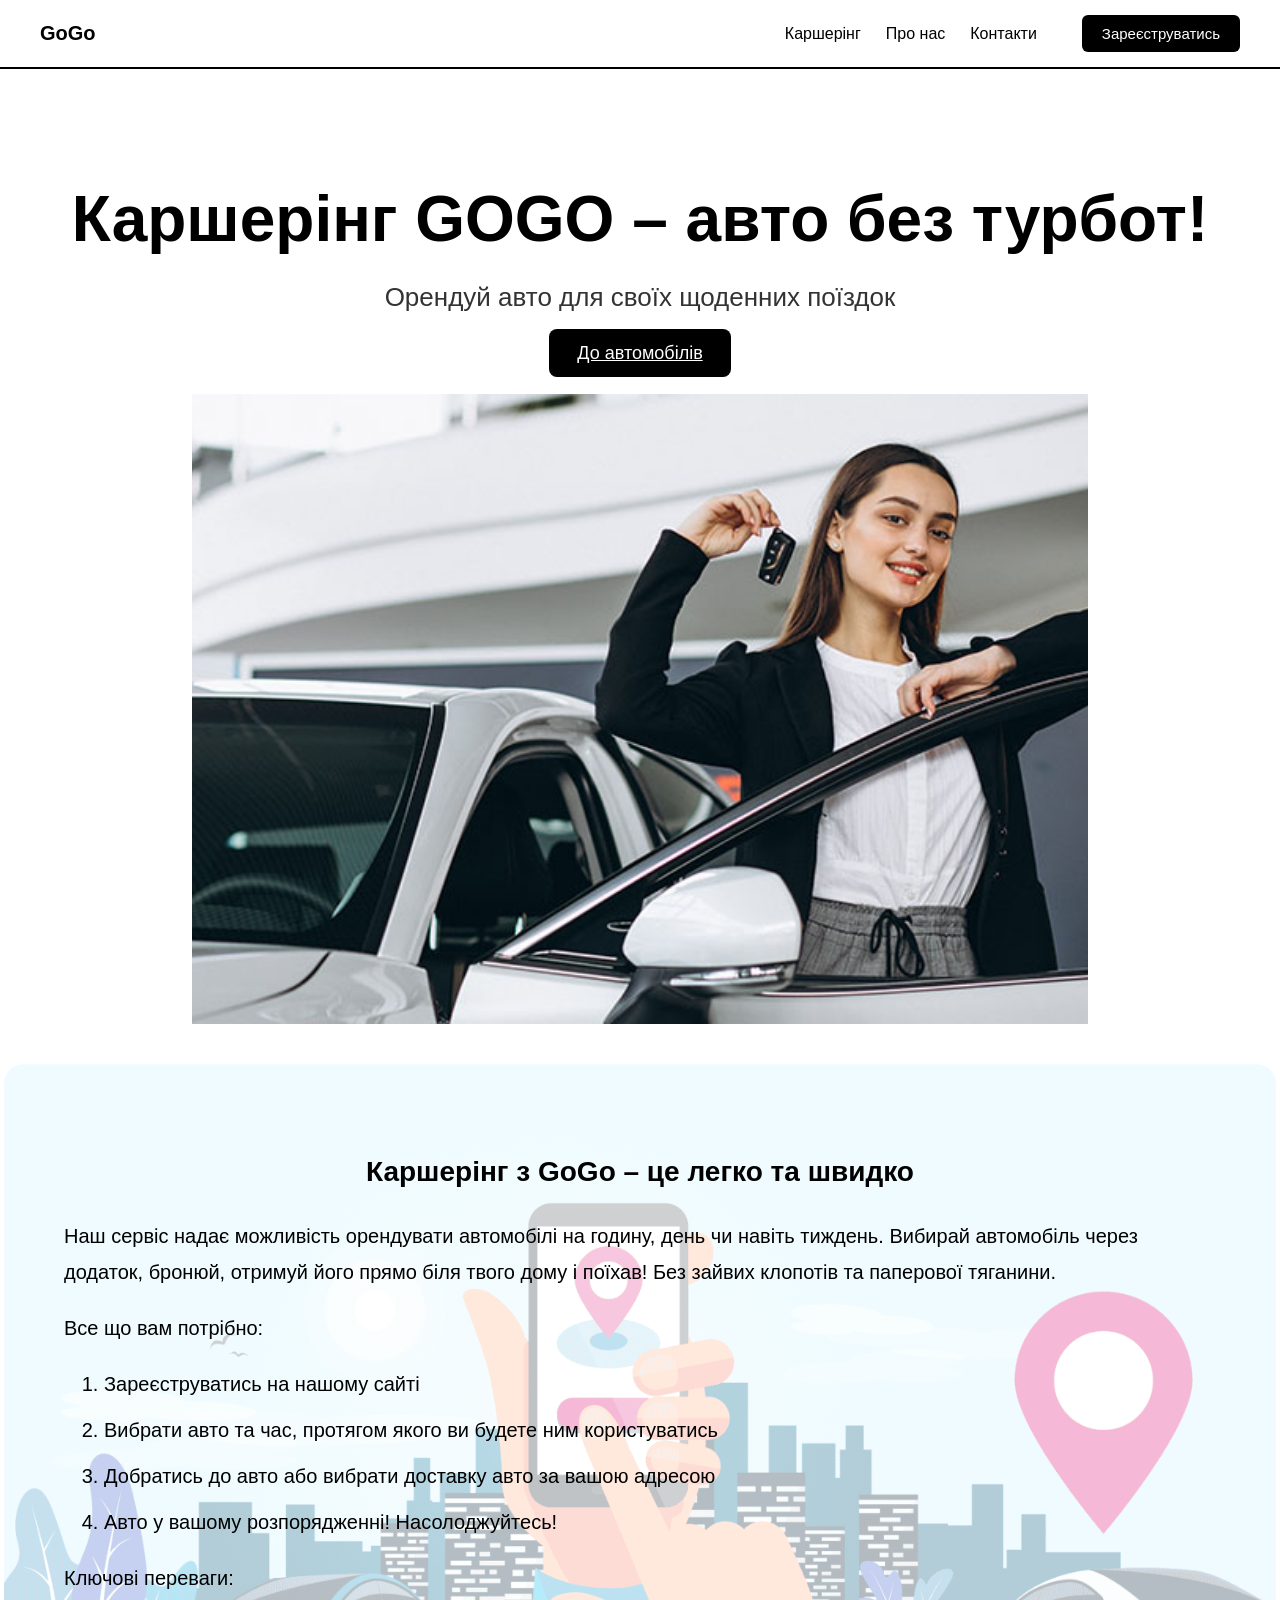
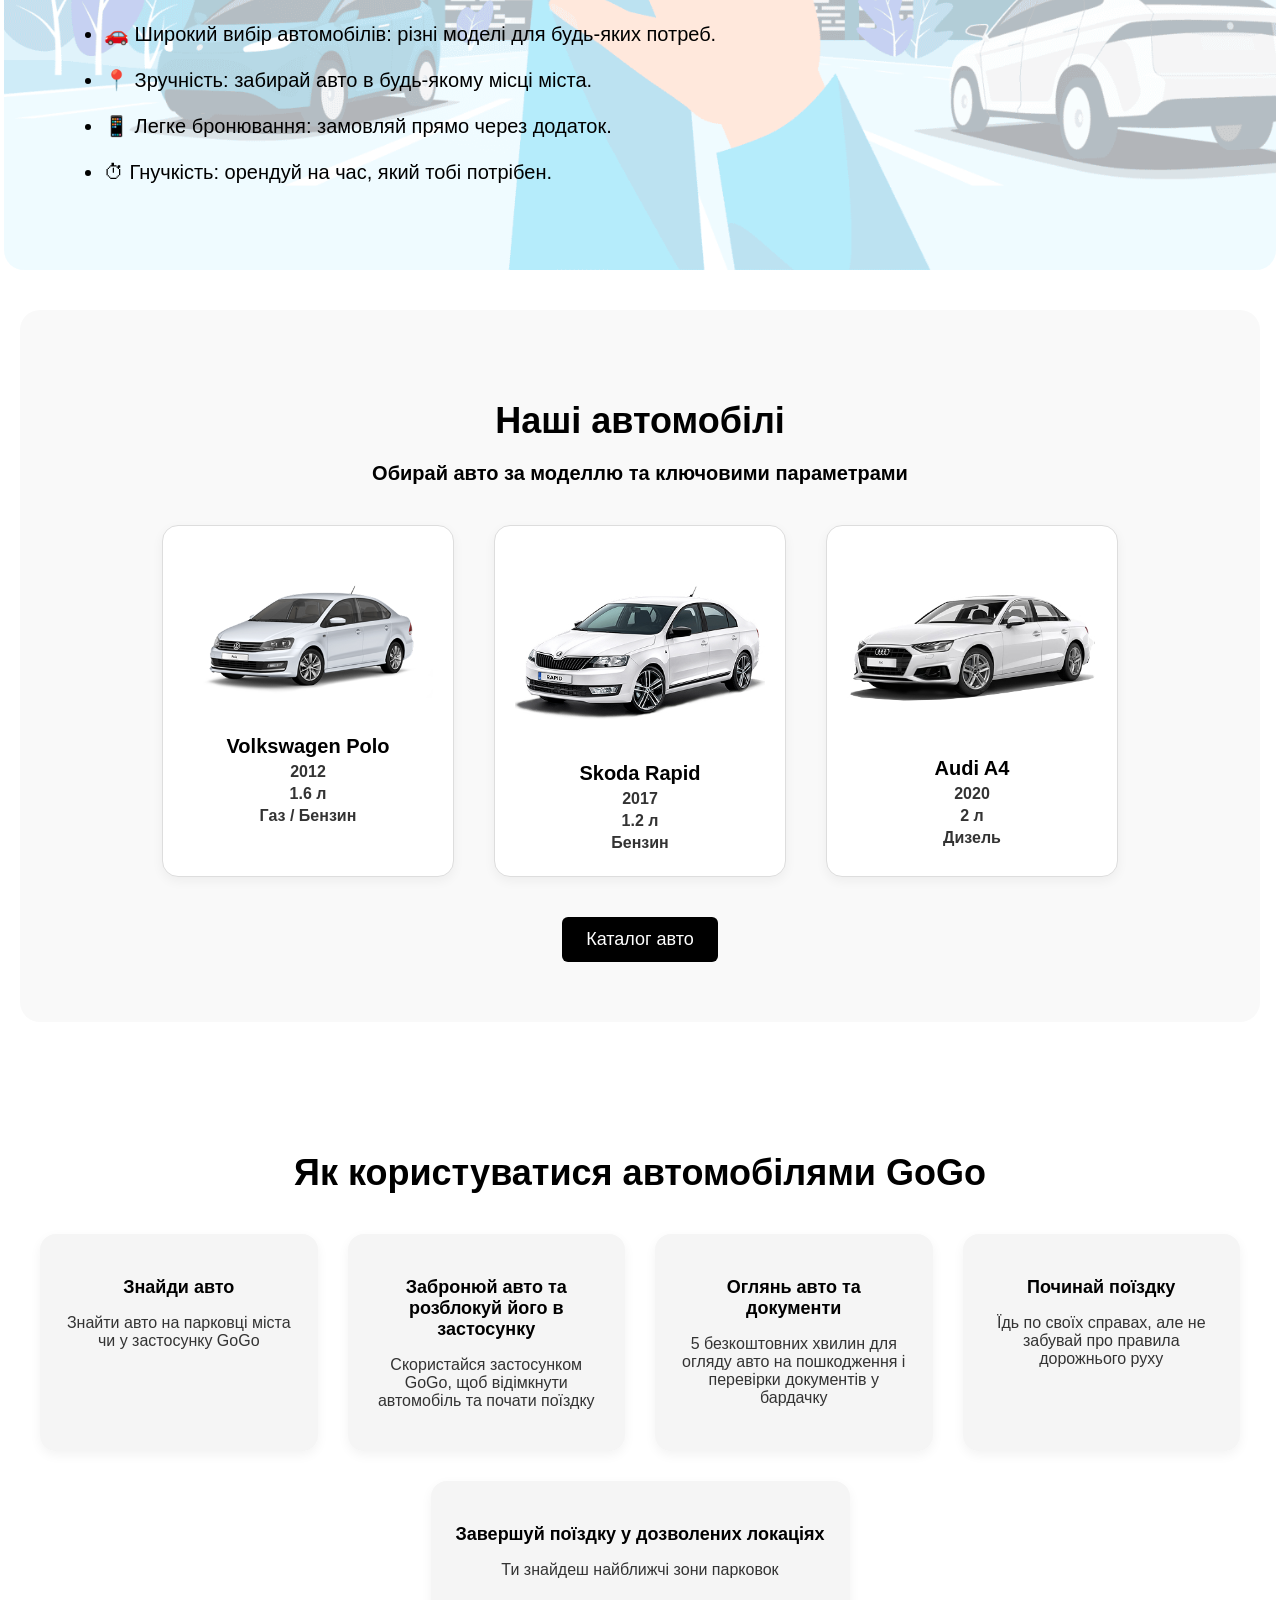
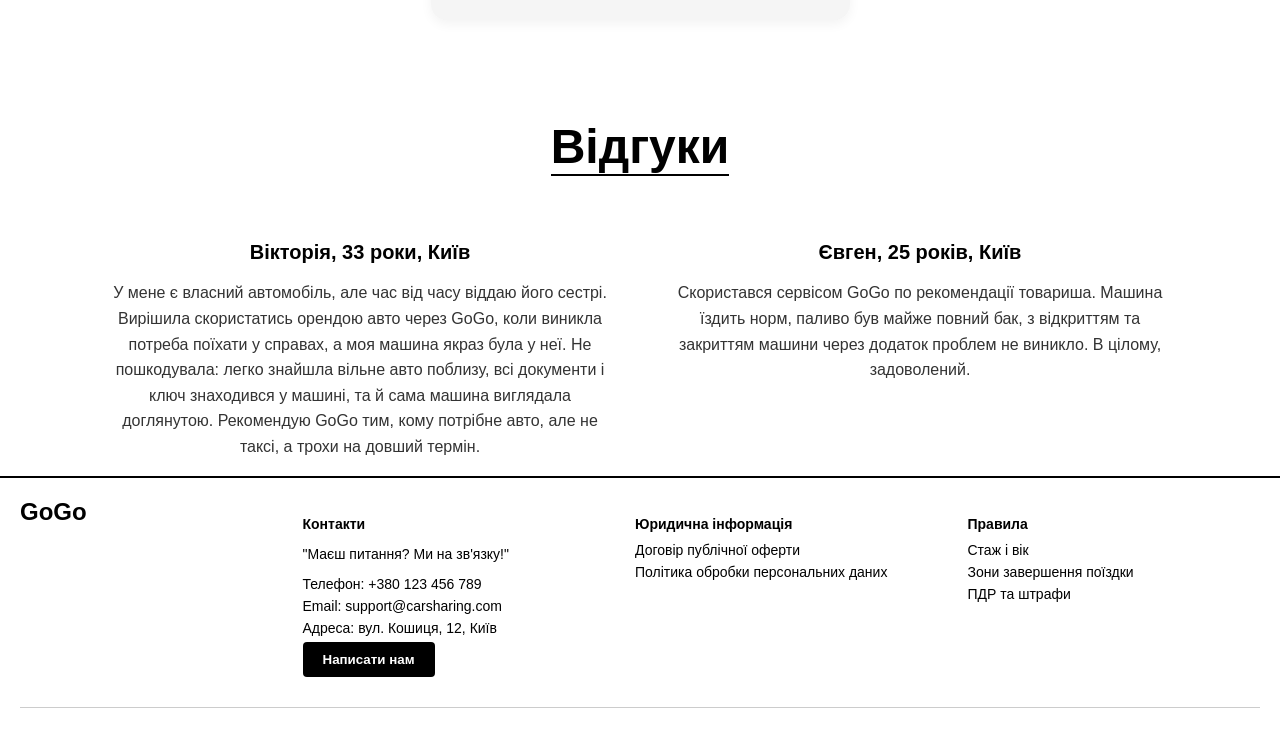
==== index.html @ aa9681f2 "first commit" ====
<!DOCTYPE html>
<html lang="en">
<head>
    <meta charset="UTF-8">
    <meta name="viewport" content="width=device-width, initial-scale=1.0">
    <title>GoGo</title>
    <link rel="stylesheet" href="style.css">
</head>
<body>
    <header>
        <div class="logo">GoGo</div>
        <nav>
          <div class="nav-links">
            <a href="#carsharing">Каршерінг</a>
            <a href="#about">Про нас</a>
            <a href="#contacts">Контакти</a>
          </div>
          <a href="register.html" class="cta-button">Зареєструватись</a>
        </nav>
      </header>

      <main>
        <section class="hero">
          <h1>Каршерінг GOGO – авто без турбот!</h1>
          <p>Орендуй авто для своїх щоденних поїздок</p>
          <a href="catalog-car.html" class="cta-button">До автомобілів</a>
        </section>
        <img src="images/car_rental.jpg" alt="Жінка біля авто з ключем" class="full-width-image">


        <div class="info">
            <img src="images/Wie_funktioniert_Carsharing.png" class="bg-img" alt="" />
            <div class="content">
              <h2 class="Carsharing-easy">Каршерінг з GoGo – це легко та швидко</h2>
              <p>
                Наш сервіс надає можливість орендувати автомобілі на годину, день чи навіть тиждень.
                Вибирай автомобіль через додаток, бронюй, отримуй його прямо біля твого дому і поїхав!
                Без зайвих клопотів та паперової тяганини.
              </p>
              <p>Все що вам потрібно:</p>
              <ol>
                <li>Зареєструватись на нашому сайті</li>
                <li>Вибрати авто та час, протягом якого ви будете ним користуватись</li>
                <li>Добратись до авто або вибрати доставку авто за вашою адресою</li>
                <li>Авто у вашому розпорядженні! Насолоджуйтесь!</li>
              </ol>
              <p>Ключові переваги:</p>
              <ul>
                <li>🚗 Широкий вибір автомобілів: різні моделі для будь-яких потреб.</li>
                <li>📍 Зручність: забирай авто в будь-якому місці міста.</li>
                <li>📱 Легке бронювання: замовляй прямо через додаток.</li>
                <li>⏱ Гнучкість: орендуй на час, який тобі потрібен.</li>
              </ul>
            </div>
          </div>

          <section class="car-catalog">
            <h2>Наші автомобілі</h2>
            <p class="catalog-subtitle">Обирай авто за моделлю та ключовими параметрами</p>
            
            <div class="car-list">
              <div class="car-card">
                <img src="images/LS0xao1AdLci7JhLNoEhlD8cupu7wakiKEb0uIne 1.png" alt="Volkswagen Polo">
                <h3>Volkswagen Polo</h3>
                <p>2012</p>
                <p>1.6 л</p>
                <p>Газ / Бензин</p>
              </div>
          
              <div class="car-card">
                <img src="images/fRqNx9UqE1Gr1EHT0FLdpiD9vU59mQGveN4k1gEv 1.jpg" alt="Skoda Rapid">
                <h3>Skoda Rapid</h3>
                <p>2017</p>
                <p>1.2 л</p>
                <p>Бензин</p>
              </div>
          
              <div class="car-card">
                <img src="images/aSGY1SQbxhbsOmUKpiKbn4dw3jSZ5Lz7t6tS65xj 1.jpg" alt="Audi A4">
                <h3>Audi A4</h3>
                <p>2020</p>
                <p>2 л</p>
                <p>Дизель</p>
              </div>
            </div>
          
            <button class="cta-button catalog-button">Каталог авто</button>
          </section>

          <section class="how-to-use">
            <h2>Як користуватися автомобілями GoGo</h2>
            <div class="steps-grid">
          
              <div class="step">
                <h3>Знайди авто</h3>
                <p>Знайти авто на парковці міста чи у застосунку GoGo</p>
              </div>
          
              <div class="step">
                <h3>Забронюй авто та розблокуй його в застосунку</h3>
                <p>Скористайся застосунком GoGo, щоб відімкнути автомобіль та почати поїздку</p>
              </div>
          
              <div class="step">
                <h3>Оглянь авто та документи</h3>
                <p>5 безкоштовних хвилин для огляду авто на пошкодження і перевірки документів у бардачку</p>
              </div>
          
              <div class="step">
                <h3>Починай поїздку</h3>
                <p>Їдь по своїх справах, але не забувай про правила дорожнього руху</p>
              </div>
          
              <div class="step center">
                <h3>Завершуй поїздку у дозволених локаціях</h3>
                <p>Ти знайдеш найближчі зони парковок</p>
              </section>
      
              <section class="reviews">
                <h2>Відгуки</h2>
                <div class="review-list">
                  <div class="review-card">
                    <h3>Вікторія, 33 роки, Київ</h3>
                    <p>
                      У мене є власний автомобіль, але час від часу віддаю його сестрі.
                      Вирішила скористатись орендою авто через GoGo, коли виникла потреба поїхати у справах,
                      а моя машина якраз була у неї. Не пошкодувала: легко знайшла вільне авто поблизу, 
                      всі документи і ключ знаходився у машині, та й сама машина виглядала доглянутою.
                      Рекомендую GoGo тим, кому потрібне авто, але не таксі, а трохи на довший термін.
                    </p>
                  </div>
              
                  <div class="review-card">
                    <h3>Євген, 25 років, Київ</h3>
                    <p>
                      Скористався сервісом GoGo по рекомендації товариша. Машина їздить норм, 
                      паливо був майже повний бак, з відкриттям та закриттям машини через додаток проблем не виникло.
                      В цілому, задоволений.
                    </p>
                  </div>
                </div>
              </section>

              
              <footer class="footer">
                <div class="footer-top">
                  <div class="footer-logo">
                    <strong>GoGo</strong>
                  </div>
                  <div class="footer-column">
                    <h4>Контакти</h4>
                    <p>"Маєш питання? Ми на зв'язку!"</p>
                    <ul>
                      <li>Телефон: +380 123 456 789</li>
                      <li>Email: support@carsharing.com</li>
                      <li>Адреса: вул. Кошиця, 12, Київ</li>
                    </ul>
                    <button class="contact-button">Написати нам</button>
                  </div>
                  <div class="footer-column">
                    <h4>Юридична інформація</h4>
                    <ul>
                      <li><a href="#">Договір публічної оферти</a></li>
                      <li><a href="#">Політика обробки персональних даних</a></li>
                    </ul>
                  </div>
                  <div class="footer-column">
                    <h4>Правила</h4>
                    <ul>
                      <li><a href="#">Стаж і вік</a></li>
                      <li><a href="#">Зони завершення поїздки</a></li>
                      <li><a href="#">ПДР та штрафи</a></li>
                    </ul>
                  </div>
                </div>
              
                <div class="footer-bottom">
                  <div class="footer-socials">
                    <a href="#"><i class="fa-brands fa-facebook"></i></a>
                    <a href="#"><i class="fa-brands fa-linkedin"></i></a>
                    <a href="#"><i class="fa-brands fa-youtube"></i></a>
                    <a href="#"><i class="fa-brands fa-instagram"></i></a>
                  </div>
                </div>
              </footer>
              
          
      
          

    
</body>
</html>
---- style.css ----
body {
    margin: 0;
    font-family: sans-serif;
  }
  
  header {
    display: flex;
    justify-content: space-between;
    align-items: center;
    padding: 15px 40px;
    border-bottom: 2px solid #000000;
  }
  
  .logo {
    font-size: 20px;
    font-weight: bold;
  }
  
  nav {
    display: flex;
    align-items: center;
    gap: 25px;
  }
  
  .nav-links {
    display: flex;
    gap: 25px;
    margin-right: 20px;
  }
  
  nav a {
    text-decoration: none;
    color: black;
    font-size: 16px;
  }
  
  .cta-button {
    background-color: black;
    color: white;
    padding: 10px 20px;
    border: none;
    border-radius: 6px;
    cursor: pointer;
    font-size: 15px;
  }


  main {
    margin: 0;
    padding: 0;
  }
  
  section.hero {
    text-align: center;
    padding: 60px 20px 30px;
    max-width: 1200px;
    margin: 0 auto;
  }
  
  section.hero h1 {
    font-size: 64px;
    font-weight: bold;
    margin-bottom: 20px;
  }
  
  section.hero p {
    font-size: 26px;
    margin-bottom: 30px;
    color: #333;
  }
  
  section.hero .cta-button {
    background-color: black;
    color: white;
    padding: 14px 28px;
    border: none;
    border-radius: 8px;
    font-size: 18px;
    cursor: pointer;
  }
  
  .full-width-image {
    width: 70vw;
    height: 70vh;
    object-fit: cover;
    display: block;
    margin: 0 auto;
    border-radius: 0;
  }
  
  .info {
    position: relative;
    padding: 60px;
    border-radius: 20px;
    background-color: rgba(255, 255, 255, 0.85);
    backdrop-filter: blur(10px);
    overflow: hidden;
  
    max-width: 90vw; 
    margin: 40px auto; 
  }
  
  .bg-img {
    position: absolute;
    top: 0;
    left: 0;
    width: 100%;
    height: 100%;
    opacity: 0.3; 
    object-fit: cover;
    z-index: 0;
    pointer-events: none;
  }

  .Carsharing-easy{
    text-align: center;
  }
  .content {
    position: relative;
    z-index: 1;
    color: #000;
    line-height: 1.8;
    font-size: 20px;
    max-width: 100%;
    text-align: left; /* Або left – на твій вибір */
  }

  section {
    text-align: center;
    max-width: 90vw;
    margin: 0 auto;
  }
  
  section img {
    width: 100%;
    max-width: 1000px;
    height: auto;
    margin-top: 20px;
    border-radius: 10px;
  }
  
  .content h2 {
    font-size: 28px;
    margin-bottom: 20px;
  }
  
  .content p,
  .content li {
    margin-bottom: 10px;
  }

  .car-catalog {
    padding: 60px 20px;
    background-color: #f9f9f9;
    border-radius: 20px;
    margin: 40px auto;
    max-width: 1200px;
    text-align: center;
  }
  
  .car-catalog h2 {
    font-size: 36px;
    margin-bottom: 10px;
  }
  
  .catalog-subtitle {
    font-size: 20px;
    margin-bottom: 40px;
    font-weight: bold;
  }
  
  .car-list {
    display: flex;
    justify-content: center;
    gap: 40px;
    flex-wrap: wrap;
  }
  
  .car-card {
    background-color: white;
    border: 1px solid #ddd;
    border-radius: 16px;
    padding: 20px;
    width: 250px;
    box-shadow: 0 4px 12px rgba(0,0,0,0.05);
    transition: transform 0.3s ease;
  }
  
  .car-card:hover {
    transform: translateY(-5px);
  }
  
  .car-card img {
    width: 100%;
    height: auto;
    border-radius: 12px;
    margin-bottom: 15px;
  }
  
  .car-card h3 {
    margin: 10px 0 5px;
    font-size: 20px;
  }
  
  .car-card p {
    margin: 4px 0;
    font-weight: bold;
    color: #333;
  }
  
  .catalog-button {
    margin-top: 40px;
    padding: 12px 24px;
    font-size: 18px;
  }

  .how-to-use {
    padding: 60px 20px;
    background-color: #ffffff;
    max-width: 1200px;
    margin-bottom: 0;
    border-radius: 20px;
    text-align: center;
  }
  
  .how-to-use h2 {
    font-size: 36px;
    margin-bottom: 40px;
  }
  
  .steps-grid {
    display: grid;
    grid-template-columns: repeat(auto-fit, minmax(250px, 1fr));
    gap: 30px;
  }
  
  .step {
    background-color: #f5f5f5;
    padding: 25px;
    border-radius: 16px;
    box-shadow: 0 4px 12px rgba(0,0,0,0.05);
  }
  
  .step h3 {
    font-size: 18px;
    margin-bottom: 10px;
    font-weight: bold;
  }
  
  .step p {
    font-size: 16px;
    color: #333;
  }
  
  .step.center {
    grid-column: -1 / 1;
    justify-self: center;
    margin-bottom: 0;
  }

  .reviews {
    background-color: #fff;
    max-width: 1200px;
    margin-top: -100;
  }
  
  .reviews h2 {
    font-size: 48px;
    font-weight: bold;
    margin-bottom: 45px;
    border-bottom: 2px solid #000;
    display: inline-block;
  }
  
  .review-list {
    display: flex;
    flex-direction: row;
    gap: 60px;
    justify-content: center;
    flex-wrap: wrap;
  }
  
  .review-card {
    max-width: 500px;
  }
  
  .review-card h3 {
    font-size: 20px;
    font-weight: bold;
    margin-bottom: 16px;
  }
  
  .review-card p {
    font-size: 16px;
    line-height: 1.6;
    color: #333;
  }

  footer {
    border-top: 2px solid #000;
    padding-top: 20px;
    padding-right: 20px;
    padding-left: 20px;
    padding-bottom: 0;
    background-color: #fff;
    font-size: 14px;
    color: #000;
    margin-bottom: 0;
  }
  
  .footer-top {
    display: flex;
    flex-wrap: wrap;
    justify-content: space-between;
    gap: 40px;
    margin-bottom: 30px;
  }
  
  .footer-logo {
    font-size: 24px;
    font-weight: bold;
    flex: 1 1 150px;
  }
  
  .footer-column {
    flex: 1 1 200px;
  }
  
  .footer-column h4 {
    font-weight: bold;
    margin-bottom: 10px;
  }
  
  .footer-column ul {
    list-style: none;
    padding: 0;
    margin: 0;
  }
  
  .footer-column ul li {
    margin-bottom: 6px;
  }
  
  .footer-column a {
    color: #000;
    text-decoration: none;
  }
  
  .footer-column a:hover {
    text-decoration: underline;
  }
  
  .footer-bottom {
    display: flex;
    justify-content: space-between;
    align-items: center;
    flex-wrap: wrap;
    border-top: 1px solid #ccc;
    padding-top: 20px;
  }
  
  .footer-socials a {
    margin-right: 10px;
    font-size: 18px;
    color: #000;
  }
  
  .contact-button {
    background-color: #000;
    color: #fff;
    border: none;
    padding: 10px 20px;
    font-weight: bold;
    cursor: pointer;
    border-radius: 4px;
  }
  
  .contact-button:hover {
    background-color: #333;
  }
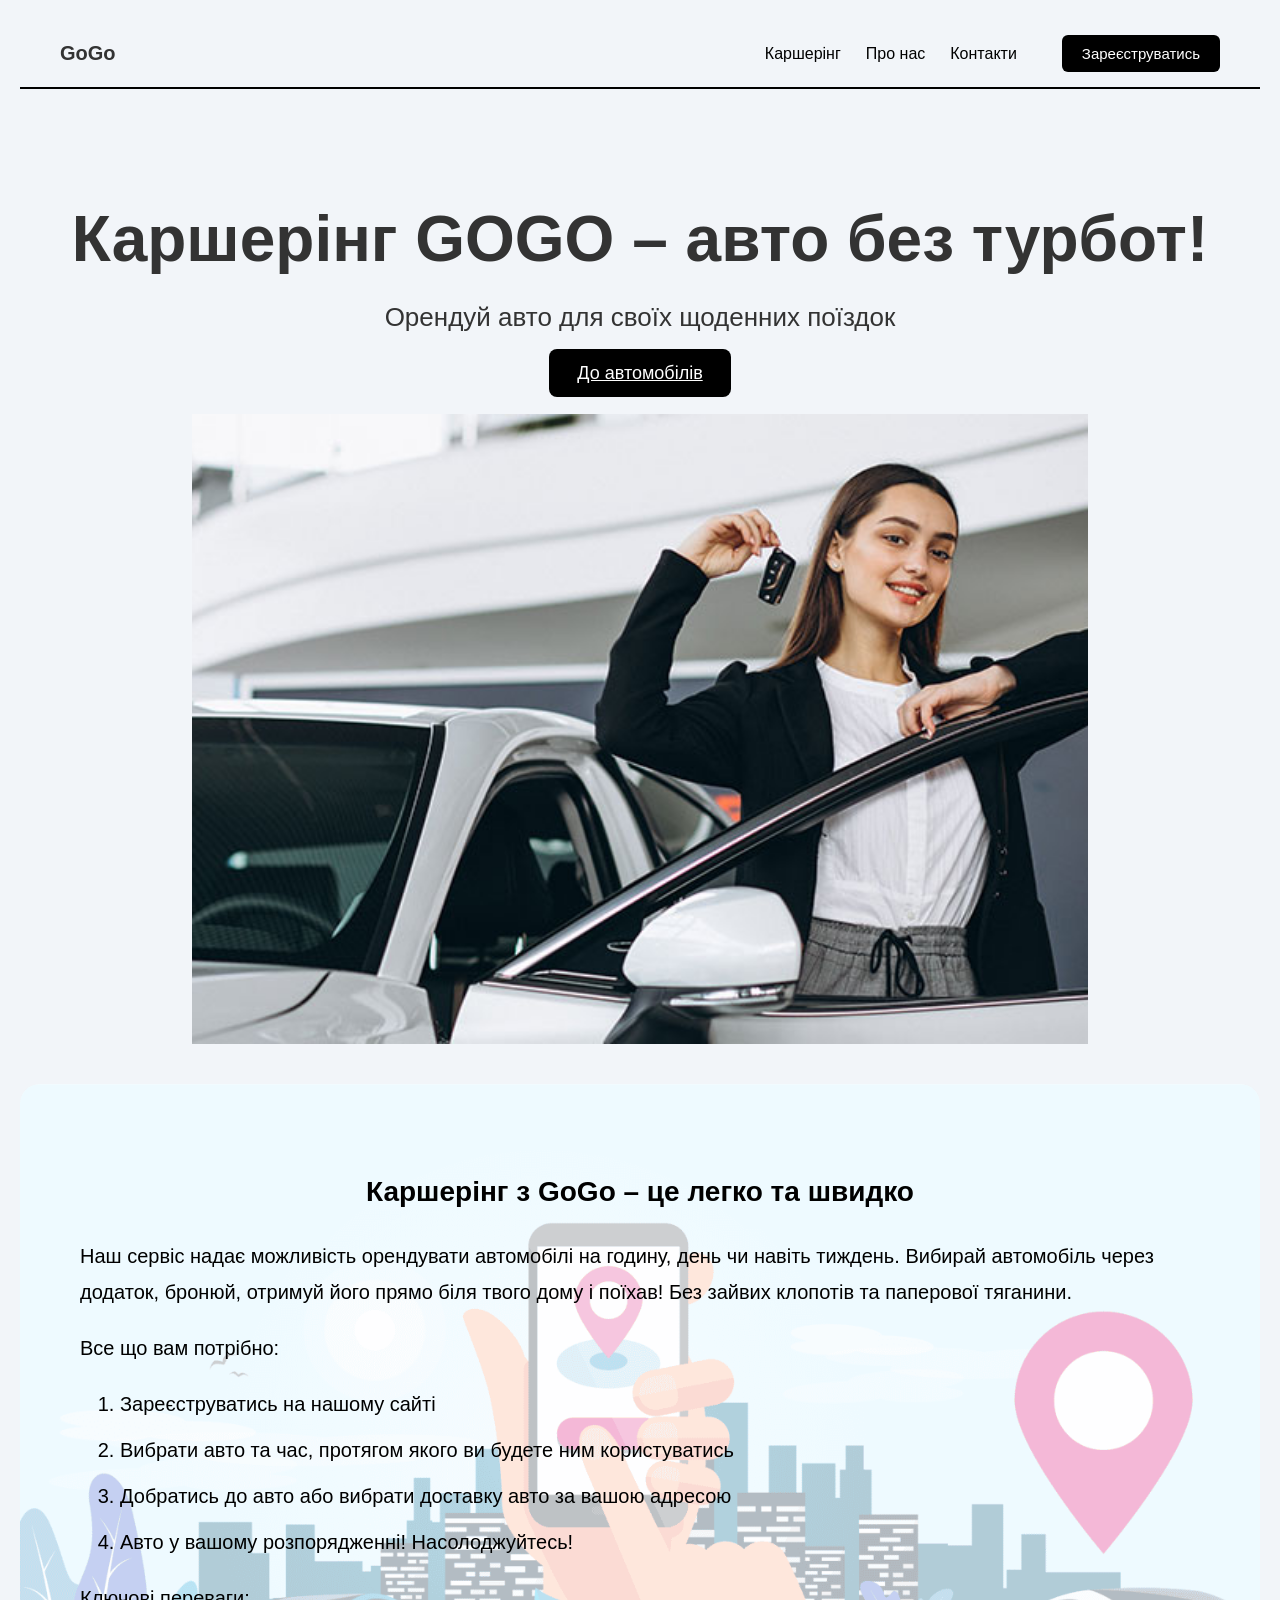
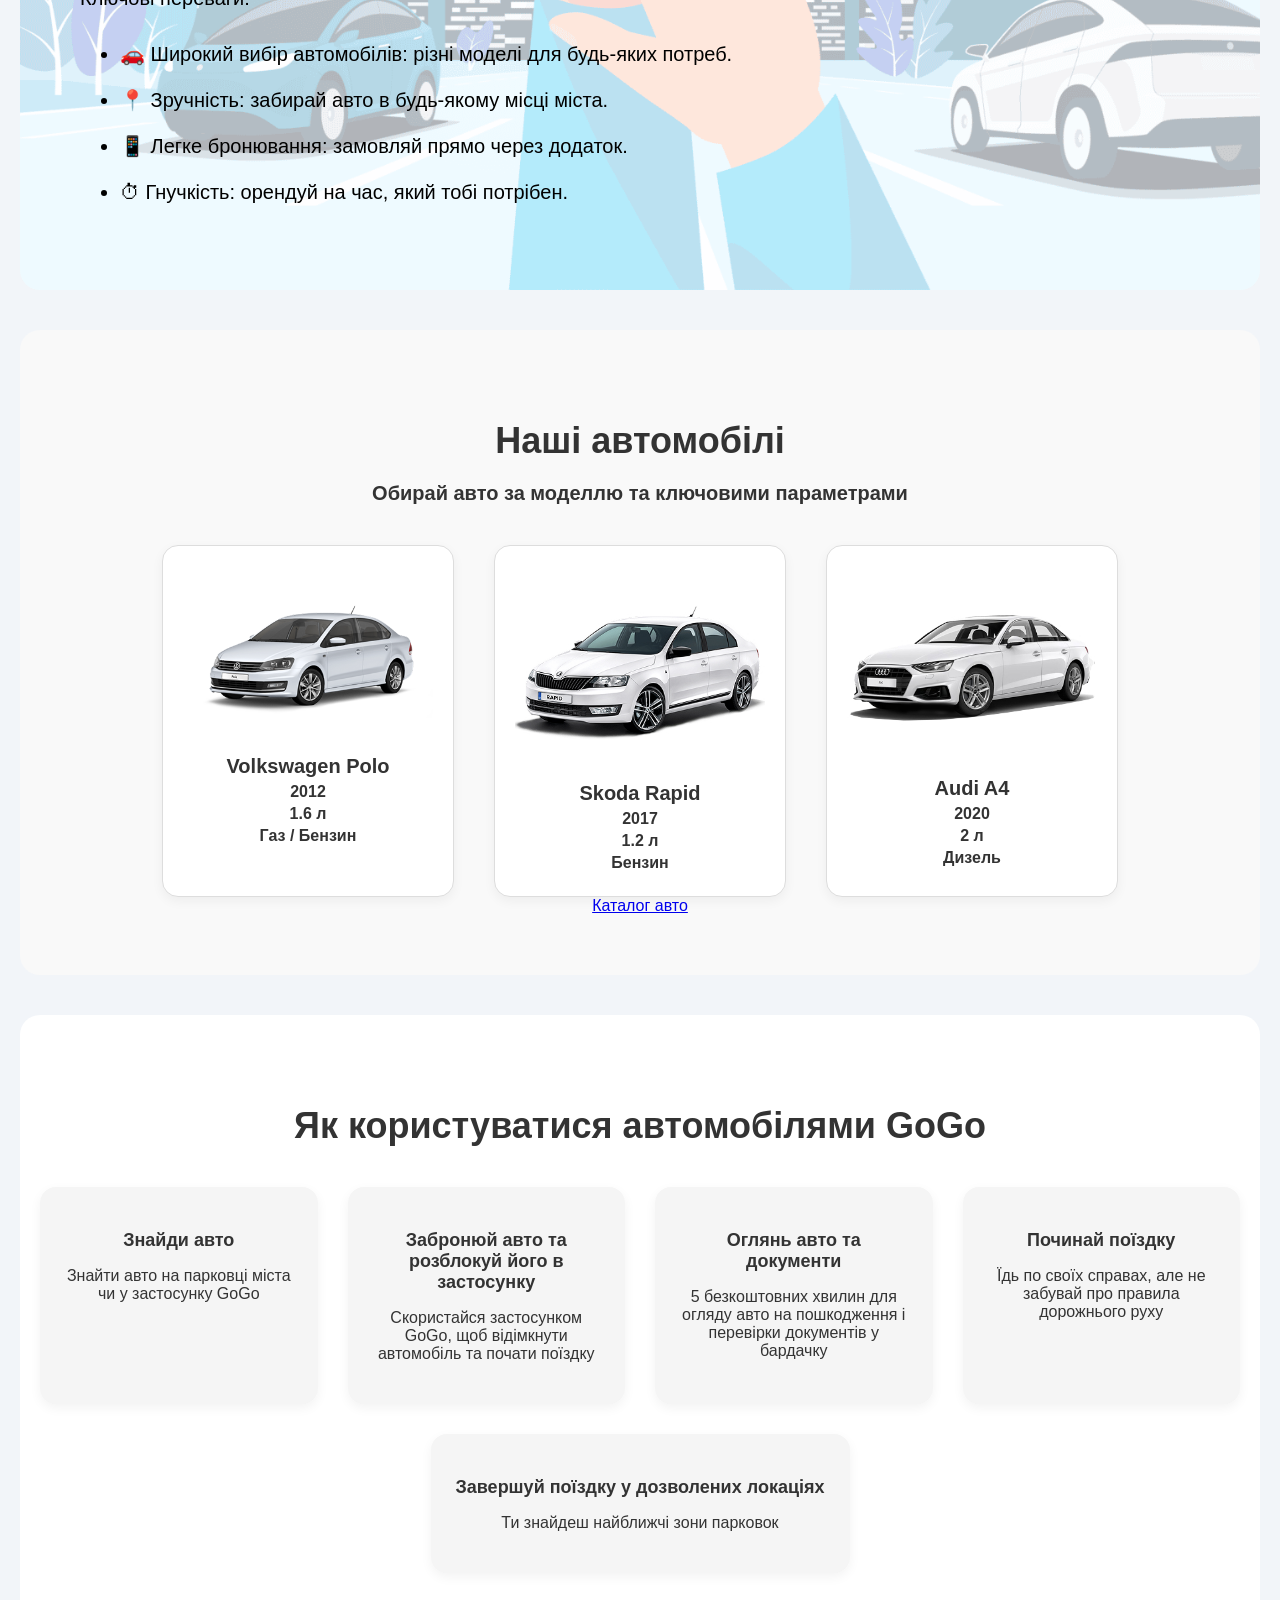
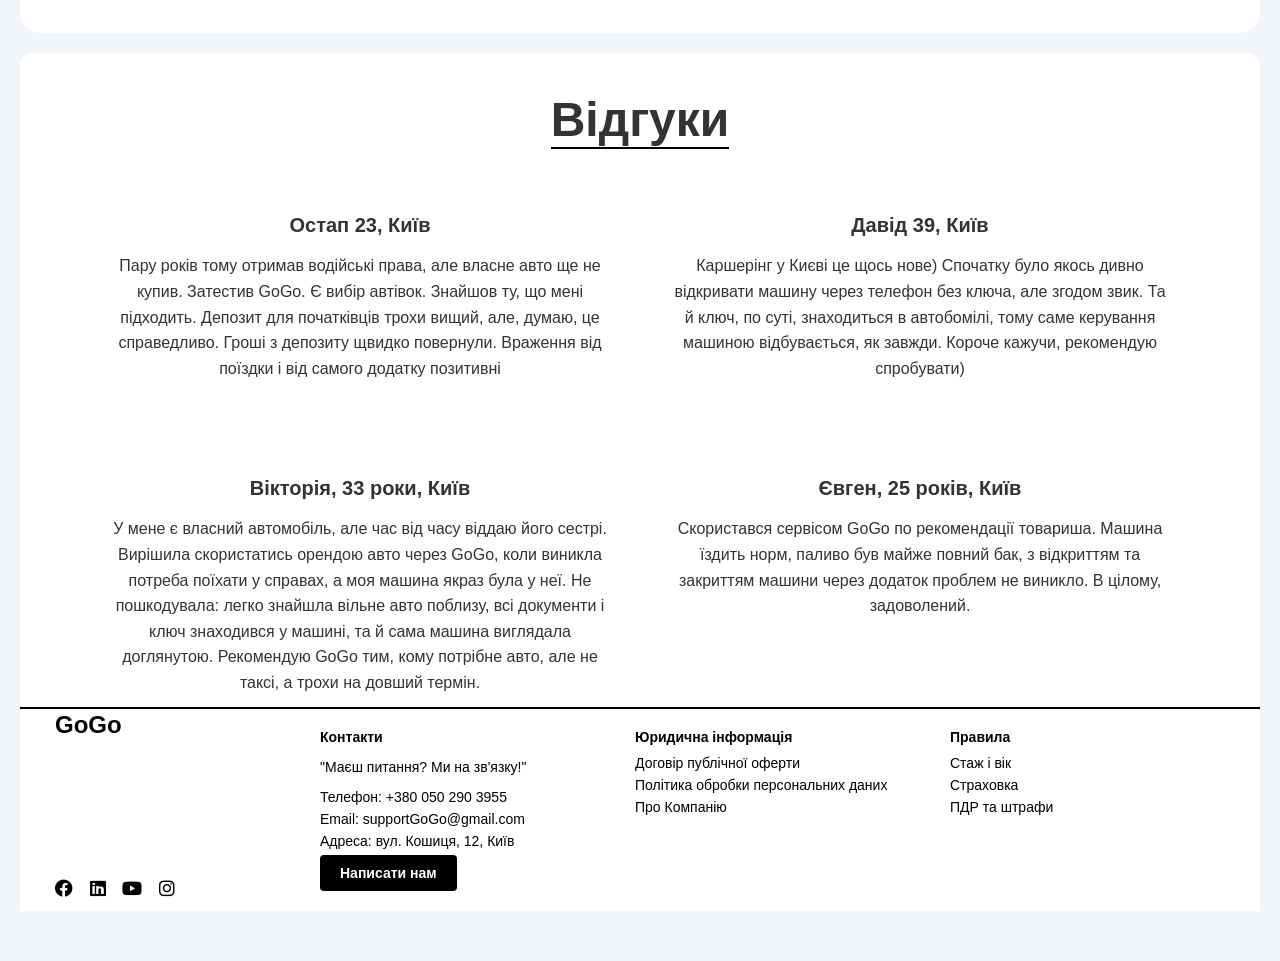
==== commit 2e66b5f3: "site is ready" ====
--- a/index.html
+++ b/index.html
@@ -4,6 +4,7 @@
     <meta charset="UTF-8">
     <meta name="viewport" content="width=device-width, initial-scale=1.0">
     <title>GoGo</title>
+    <link rel="stylesheet" href="https://cdnjs.cloudflare.com/ajax/libs/font-awesome/6.0.0-beta3/css/all.min.css">
     <link rel="stylesheet" href="style.css">
 </head>
 <body>
@@ -28,7 +29,7 @@
         <img src="images/car_rental.jpg" alt="Жінка біля авто з ключем" class="full-width-image">
 
 
-        <div class="info">
+        <div class="info" id="carsharing">
             <img src="images/Wie_funktioniert_Carsharing.png" class="bg-img" alt="" />
             <div class="content">
               <h2 class="Carsharing-easy">Каршерінг з GoGo – це легко та швидко</h2>
@@ -84,7 +85,7 @@
               </div>
             </div>
           
-            <button class="cta-button catalog-button">Каталог авто</button>
+            <a href="catalog-car.html" class="catalog1-button">Каталог авто</a>
           </section>
 
           <section class="how-to-use">
@@ -119,6 +120,28 @@
               <section class="reviews">
                 <h2>Відгуки</h2>
                 <div class="review-list">
+
+                  <div class="review-card">
+                    <h3>Остап 23, Київ</h3>
+                    <p>
+                      Пару років тому отримав водійські права, але власне авто ще не купив. 
+                      Затестив GoGo. Є вибір автівок. Знайшов ту, що мені підходить. Депозит для початківців трохи 
+                      вищий, але, думаю, це справедливо. Гроші з депозиту щвидко повернули. Враження від поїздки і 
+                      від самого додатку позитивні
+                    </p>
+
+                  </div>
+                  <div class="review-card">
+                    <h3>Давід 39, Київ</h3>
+                    <p>
+                      Каршерінг у Києві це щось нове) Спочатку було якось дивно відкривати машину через телефон 
+                      без ключа, але згодом звик. Та й ключ, по суті, знаходиться в автобомілі, тому саме керування 
+                      машиною відбувається, як завжди. Короче кажучи, рекомендую спробувати)
+                    </p>
+
+                  </div>
+
+                
                   <div class="review-card">
                     <h3>Вікторія, 33 роки, Київ</h3>
                     <p>
@@ -143,51 +166,47 @@
 
               
               <footer class="footer">
+                <div class="footer-container">
                 <div class="footer-top">
                   <div class="footer-logo">
                     <strong>GoGo</strong>
-                  </div>
-                  <div class="footer-column">
+                    <div class="footer-socials">
+                      <a href="https://www.facebook.com/?locale=uk_UA" target="_blank"> <i class="fa-brands fa-facebook"></i></a>
+                      <a href="https://ua.linkedin.com/" target="_blank"><i class="fa-brands fa-linkedin"></i></a>
+                      <a href="https://www.youtube.com/" target="_blank"><i class="fa-brands fa-youtube"></i></a>
+                      <a href="https://www.instagram.com/" target="_blank"><i class="fa-brands fa-instagram"></i></a>
+                  </div>
+                  </div>
+                  <div class="footer-column" id="contacts">
                     <h4>Контакти</h4>
                     <p>"Маєш питання? Ми на зв'язку!"</p>
                     <ul>
-                      <li>Телефон: +380 123 456 789</li>
-                      <li>Email: support@carsharing.com</li>
+                      <li>Телефон: +380 050 290 3955</li>
+                      <li>Email: supportGoGo@gmail.com</li>
                       <li>Адреса: вул. Кошиця, 12, Київ</li>
                     </ul>
-                    <button class="contact-button">Написати нам</button>
-                  </div>
-                  <div class="footer-column">
+                    <a href="https://workspace.google.com/intl/uk/gmail/" class="contact-button" target="_blank">Написати нам </a>
+                  </div>
+                  <div class="footer-column" id="about">
                     <h4>Юридична інформація</h4>
                     <ul>
-                      <li><a href="#">Договір публічної оферти</a></li>
-                      <li><a href="#">Політика обробки персональних даних</a></li>
+                      <li><a href="Footer/public.html">Договір публічної оферти</a></li>
+                      <li><a href="Footer/ policy.html">Політика обробки персональних даних</a></li>
+                      <li><a href="Footer/about-company.html">Про Компанію</a></li>
                     </ul>
                   </div>
                   <div class="footer-column">
                     <h4>Правила</h4>
                     <ul>
-                      <li><a href="#">Стаж і вік</a></li>
-                      <li><a href="#">Зони завершення поїздки</a></li>
-                      <li><a href="#">ПДР та штрафи</a></li>
+                      <li><a href="Footer/age.html">Стаж і вік</a></li>
+                      <li><a href="Footer/ insurance.html">Страховка</a></li>
+                      <li><a href="Footer/fines.html">ПДР та штрафи</a></li>
                     </ul>
                   </div>
                 </div>
+              </div>
               
-                <div class="footer-bottom">
-                  <div class="footer-socials">
-                    <a href="#"><i class="fa-brands fa-facebook"></i></a>
-                    <a href="#"><i class="fa-brands fa-linkedin"></i></a>
-                    <a href="#"><i class="fa-brands fa-youtube"></i></a>
-                    <a href="#"><i class="fa-brands fa-instagram"></i></a>
-                  </div>
-                </div>
+
               </footer>
-              
-          
-      
-          
-
-    
 </body>
 </html>
--- a/style.css
+++ b/style.css
@@ -1,6 +1,13 @@
+html {
+  scroll-behavior: smooth;
+}
+
 body {
-    margin: 0;
-    font-family: sans-serif;
+  font-family: 'Segoe UI', sans-serif;
+  margin: 0;
+  padding: 20px;
+  background-color: #f2f5f9;
+  color: #333;
   }
   
   header {
@@ -43,6 +50,7 @@
     cursor: pointer;
     font-size: 15px;
   }
+  
 
 
   main {
@@ -122,7 +130,7 @@
     line-height: 1.8;
     font-size: 20px;
     max-width: 100%;
-    text-align: left; /* Або left – на твій вибір */
+    text-align: left;
   }
 
   section {
@@ -260,8 +268,10 @@
 
   .reviews {
     background-color: #fff;
-    max-width: 1200px;
-    margin-top: -100;
+    max-width: 1300px;
+    margin-bottom: -5px;
+    margin-top: 20px;
+    border-radius: 12px;
   }
   
   .reviews h2 {
@@ -298,14 +308,20 @@
 
   footer {
     border-top: 2px solid #000;
-    padding-top: 20px;
-    padding-right: 20px;
-    padding-left: 20px;
-    padding-bottom: 0;
+    padding: 2px 2px 0 2px; 
     background-color: #fff;
     font-size: 14px;
     color: #000;
     margin-bottom: 0;
+    width: 100%;
+    box-sizing: border-box;
+  }
+  
+  .footer-container {
+    margin: 0 auto;
+    max-width: 1200px;
+    padding: 0 15px;
+    box-sizing: border-box;
   }
   
   .footer-top {
@@ -362,22 +378,138 @@
   .footer-socials a {
     margin-right: 10px;
     font-size: 18px;
+    display: inline-block;
+    margin-top: 140px;
     color: #000;
   }
   
   .contact-button {
-    background-color: #000;
-    color: #fff;
+    background-color: #000000;
+    color: #ffffff !important;
+    text-decoration: none;
+    display: inline-block;
     border: none;
     padding: 10px 20px;
     font-weight: bold;
+    margin-bottom: 20px;
+    border-radius: 4px;
     cursor: pointer;
-    border-radius: 4px;
   }
   
   .contact-button:hover {
-    background-color: #333;
-  }
-  
-  
-  +    background-color: #6f6f6f;
+  }
+
+/* --- Для телефонів --- */
+@media (max-width: 768px) {
+  
+  
+  header {
+    flex-direction: column;
+    align-items: flex-start;
+    padding: 10px 20px;
+  }
+  
+  nav {
+    flex-direction: column;
+    align-items: flex-start;
+    width: 100%;
+    gap: 10px;
+  }
+  
+  .nav-links {
+    flex-direction: column;
+    width: 100%;
+    gap: 10px;
+  }
+
+  .cta-button {
+    width: 100%;
+    text-align: center;
+  }
+
+  section.hero h1 {
+    font-size: 42px;
+  }
+  
+  section.hero p {
+    font-size: 20px;
+  }
+  
+  section.hero .cta-button {
+    width: 100%;
+    padding: 12px 20px;
+    font-size: 16px;
+  }
+
+  .full-width-image {
+    width: 90vw;
+    height: auto;
+  }
+
+  .info {
+    padding: 30px 20px;
+  }
+  
+  .content {
+    font-size: 18px;
+  }
+
+  .car-catalog h2 {
+    font-size: 28px;
+  }
+  
+  .catalog-subtitle {
+    font-size: 18px;
+  }
+  
+  .car-list {
+    flex-direction: column;
+    align-items: center;
+  }
+
+  .car-card {
+    width: 90%;
+  }
+
+  .how-to-use h2 {
+    font-size: 28px;
+  }
+
+  .steps-grid {
+    grid-template-columns: 1fr;
+  }
+
+  .reviews h2 {
+    font-size: 36px;
+  }
+  
+  .review-list {
+    flex-direction: column;
+    align-items: center;
+  }
+
+  .review-card {
+    width: 90%;
+  }
+
+  .footer-top {
+    flex-direction: column;
+    align-items: flex-start;
+  }
+
+  .footer-bottom {
+    flex-direction: column;
+    align-items: flex-start;
+    gap: 10px;
+  }
+
+  .footer-socials a {
+    margin-top: 20px;
+  }
+
+  .contact-button {
+    width: 100%;
+    text-align: center;
+  }
+}
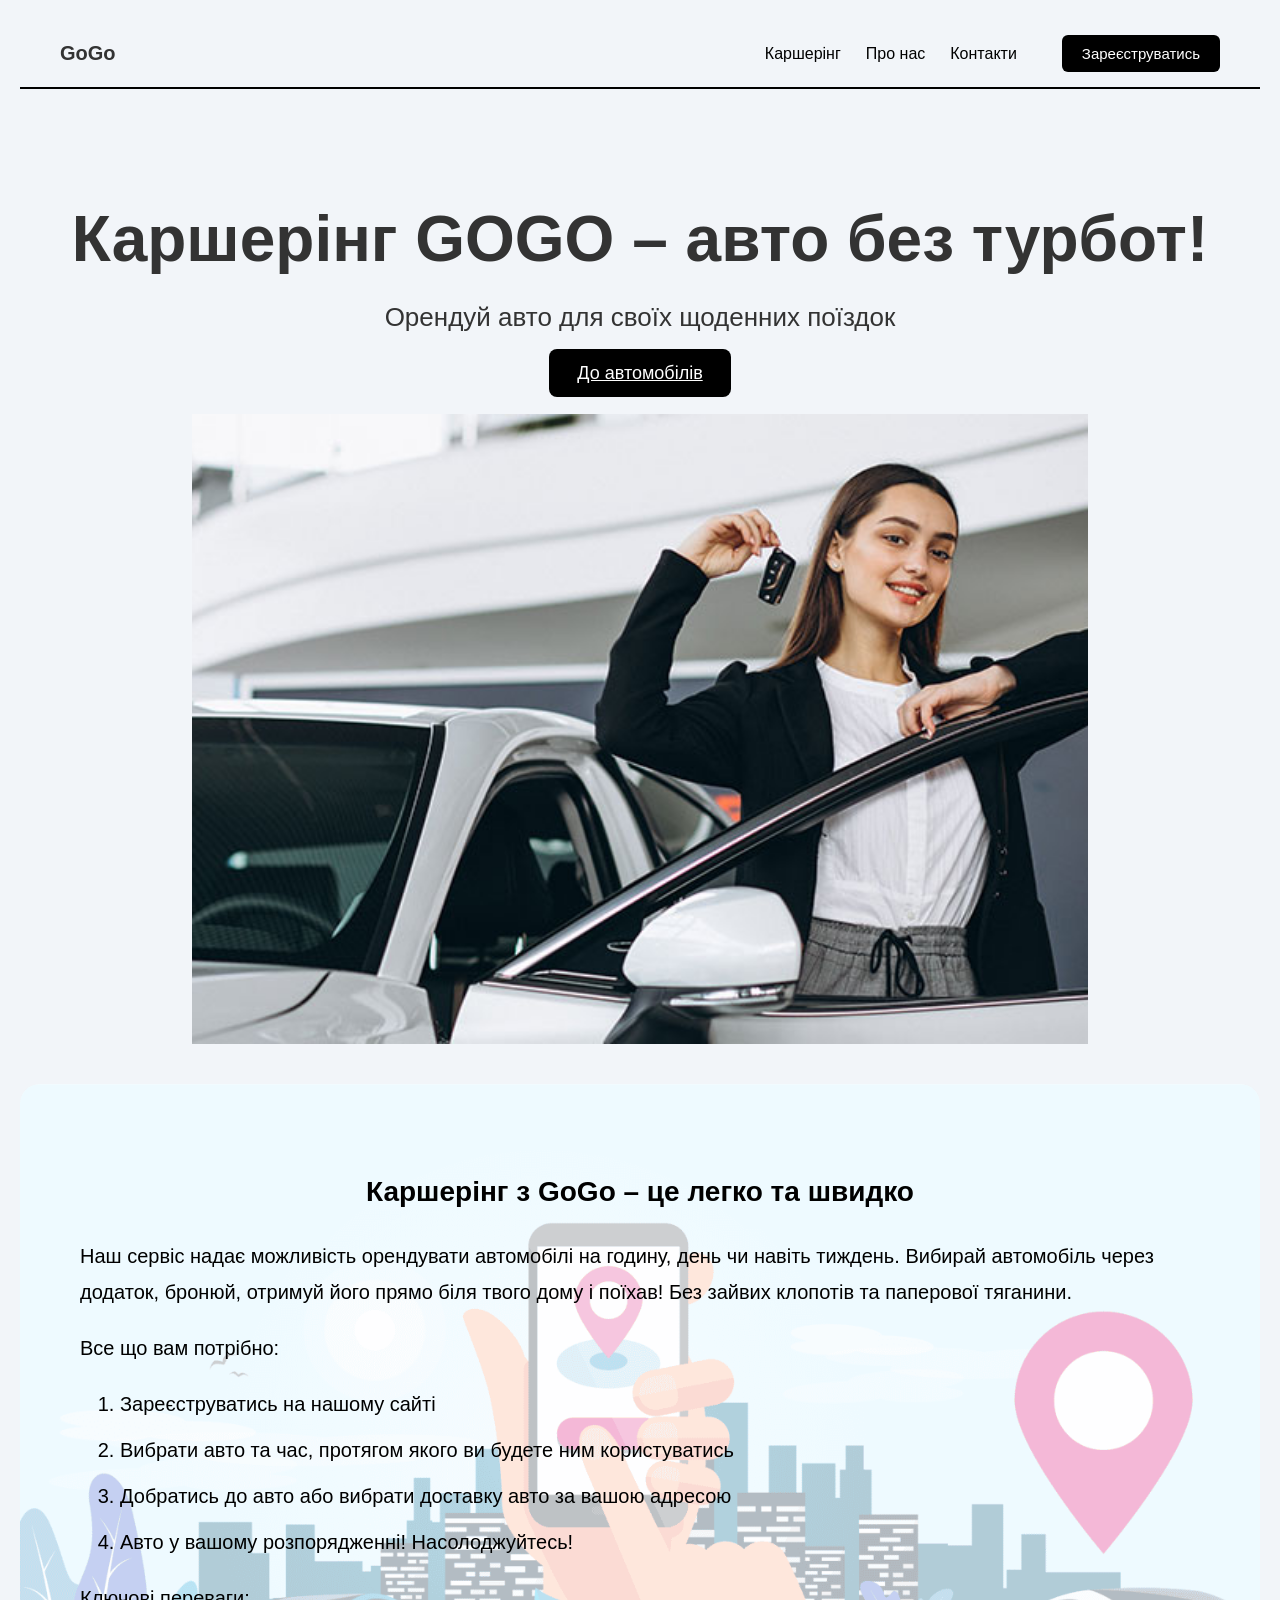
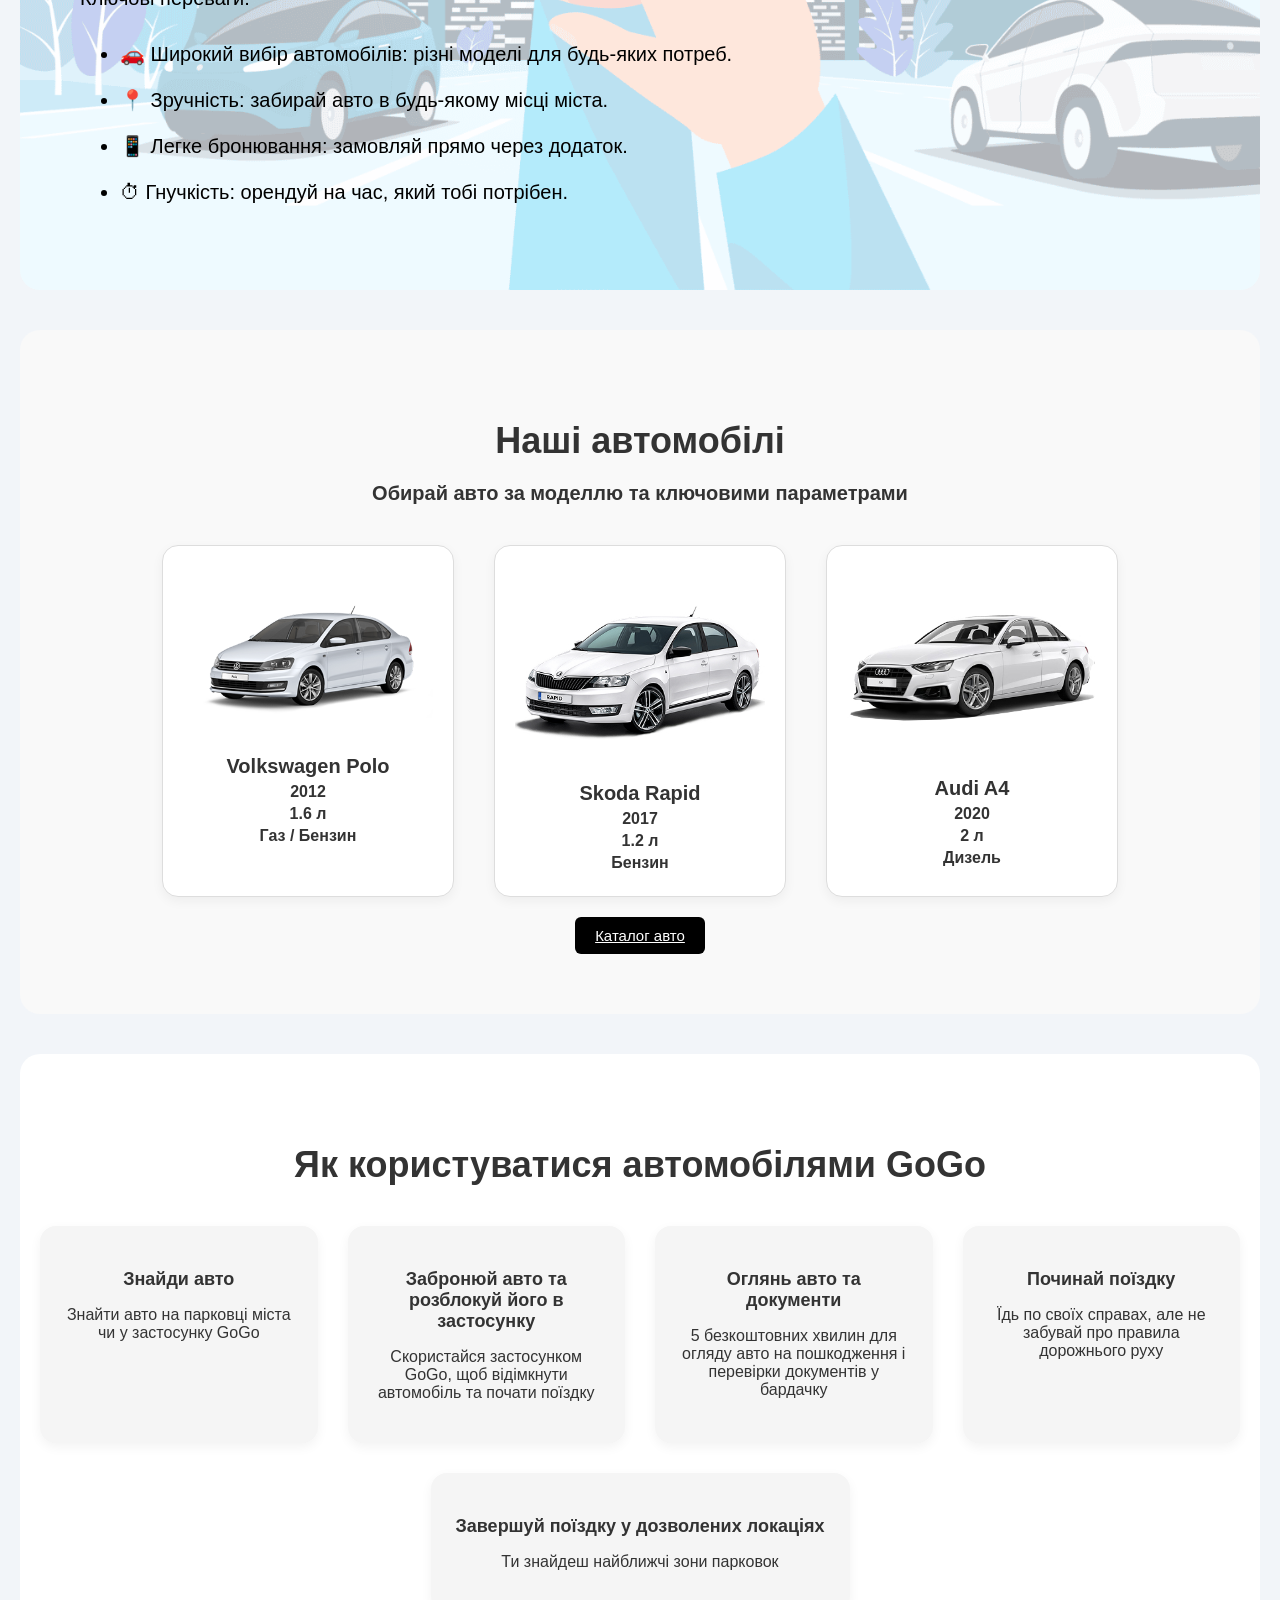
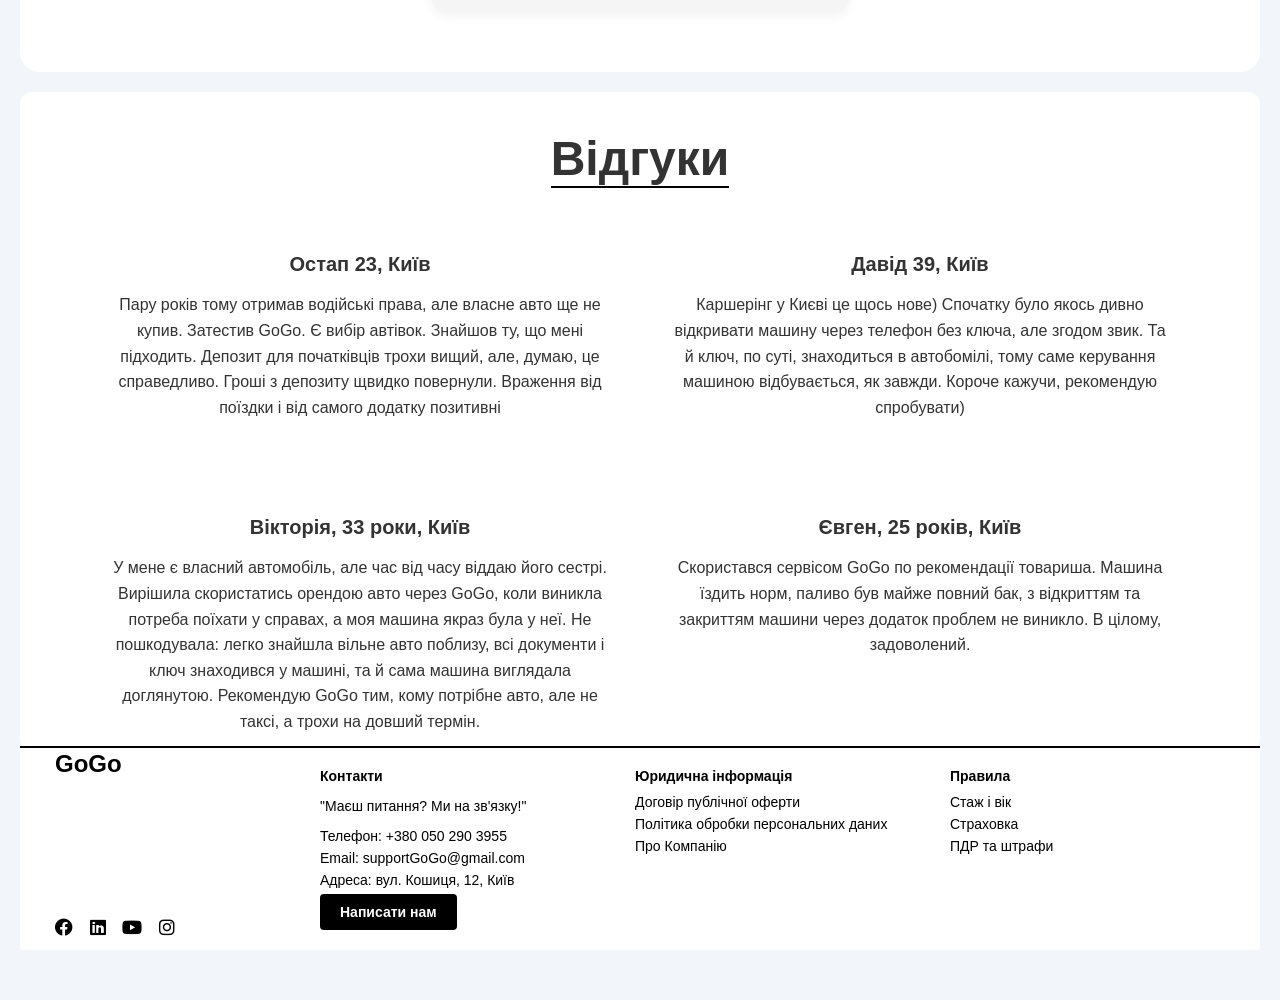
==== commit c28b6ea4: "add burger menu to main page" ====
--- a/index.html
+++ b/index.html
@@ -8,18 +8,19 @@
     <link rel="stylesheet" href="style.css">
 </head>
 <body>
-    <header>
-        <div class="logo">GoGo</div>
-        <nav>
-          <div class="nav-links">
-            <a href="#carsharing">Каршерінг</a>
-            <a href="#about">Про нас</a>
-            <a href="#contacts">Контакти</a>
-          </div>
-          <a href="register.html" class="cta-button">Зареєструватись</a>
-        </nav>
-      </header>
-
+  <header>
+    <div class="logo">GoGo</div>
+    <button class="burger" id="burger">&#9776;</button>
+    <nav id="nav-menu">
+      <div class="nav-links">
+        <a href="#carsharing">Каршерінг</a>
+        <a href="#about">Про нас</a>
+        <a href="#contacts">Контакти</a>
+      </div>
+      <a href="register.html" class="cta-button">Зареєструватись</a>
+    </nav>
+  </header>
+  
       <main>
         <section class="hero">
           <h1>Каршерінг GOGO – авто без турбот!</h1>
@@ -209,4 +210,13 @@
 
               </footer>
 </body>
+<script>
+  const burger = document.getElementById('burger');
+  const nav = document.querySelector('header nav');
+
+  burger.addEventListener('click', () => {
+    nav.classList.toggle('active');
+  });
+</script>
+
 </html>
--- a/style.css
+++ b/style.css
@@ -50,9 +50,19 @@
     cursor: pointer;
     font-size: 15px;
   }
-  
-
-
+
+  .catalog1-button {
+    background-color: black;
+    color: white;
+    padding: 10px 20px;
+    border: none;
+    border-radius: 6px;
+    cursor: pointer;
+    font-size: 15px;
+    margin-top: 20px;
+    display: inline-block;
+  }
+  
   main {
     margin: 0;
     padding: 0;
@@ -401,7 +411,41 @@
   }
 
 /* --- Для телефонів --- */
+.burger {
+  display: none;
+  font-size: 28px;
+  background: none;
+  border: none;
+  cursor: pointer;
+}
+
 @media (max-width: 768px) {
+  .burger {
+    display: block;
+    position: absolute;
+    top: 20px;
+    right: 20px;
+    z-index: 1001;
+  }
+  
+  nav {
+    display: none;
+    flex-direction: column;
+    background-color: #fff;
+    width: 100%;
+    position: absolute;
+    top: 70px;
+    left: 0;
+    padding: 20px;
+    border-top: 1px solid #ccc;
+    z-index: 1000;
+  }
+  
+  nav.active {
+    display: flex;
+  }
+  
+  
   
   
   header {
@@ -502,6 +546,7 @@
     flex-direction: column;
     align-items: flex-start;
     gap: 10px;
+
   }
 
   .footer-socials a {
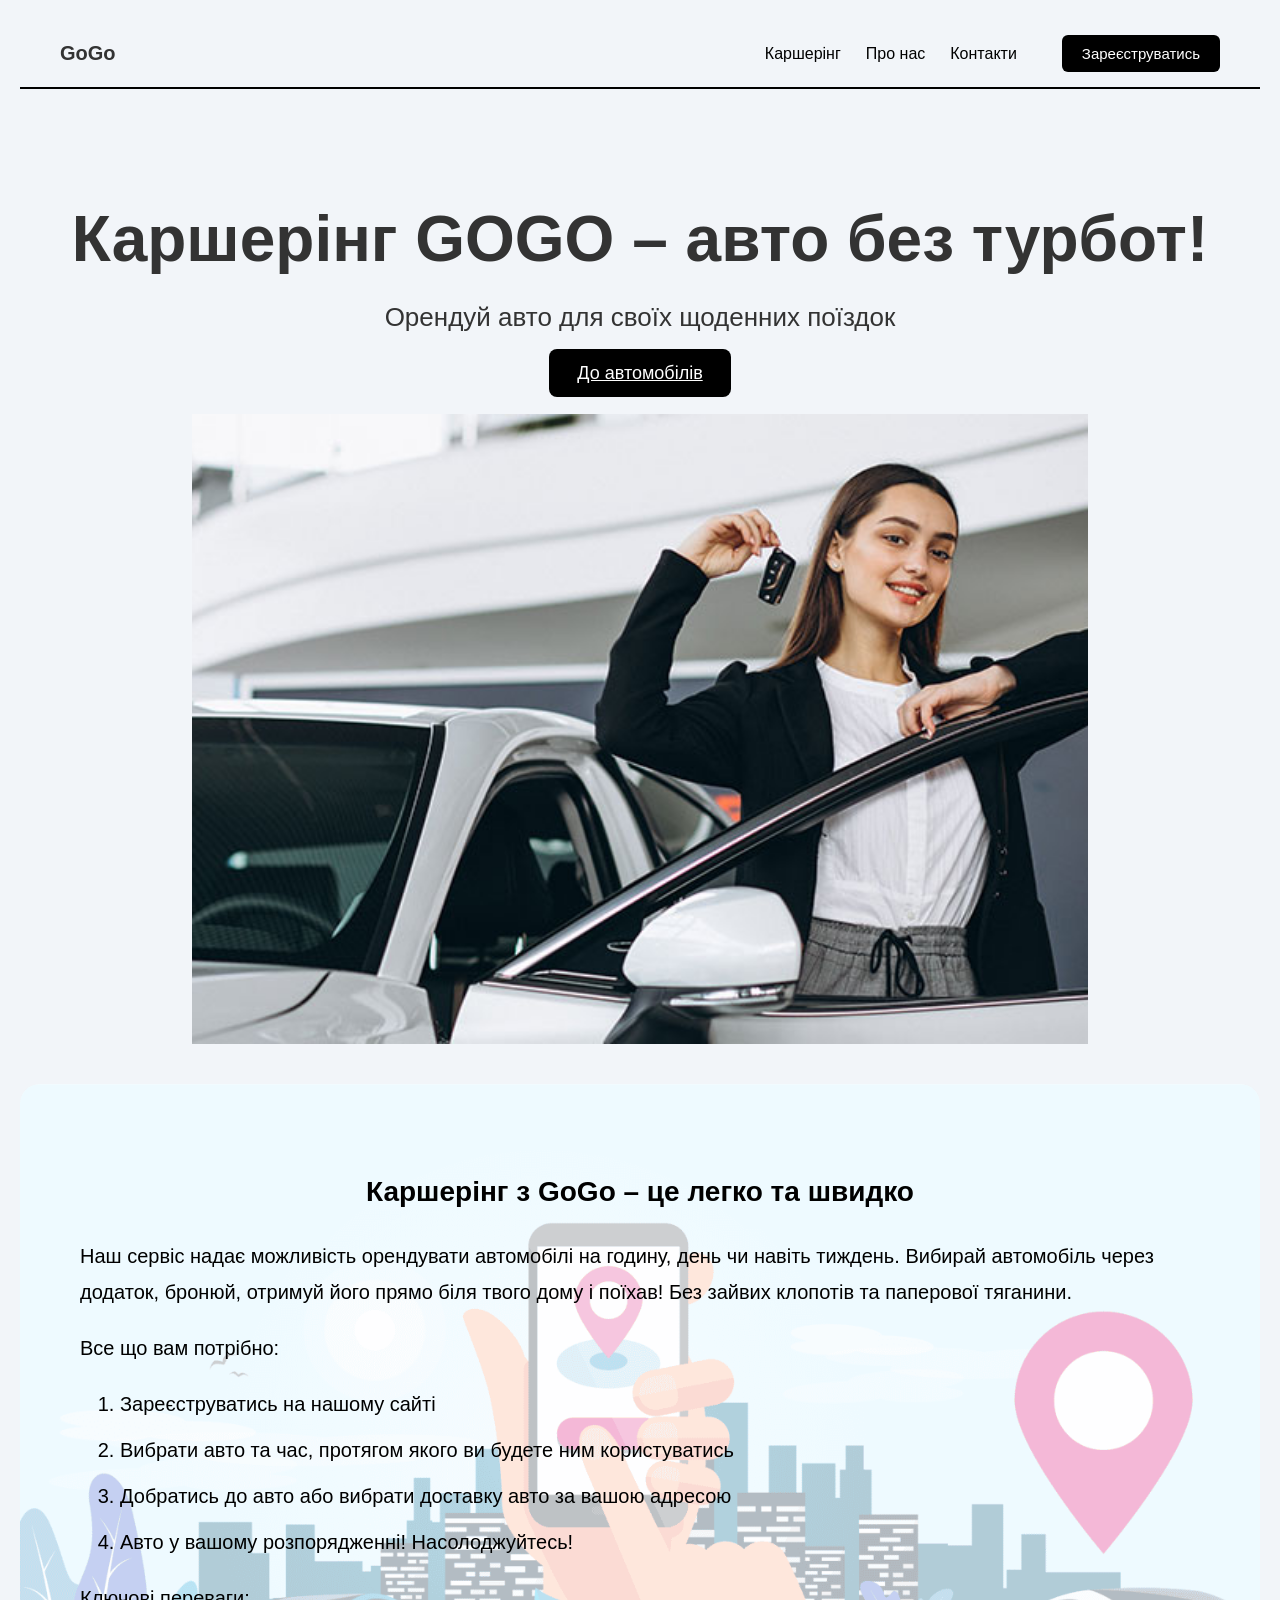
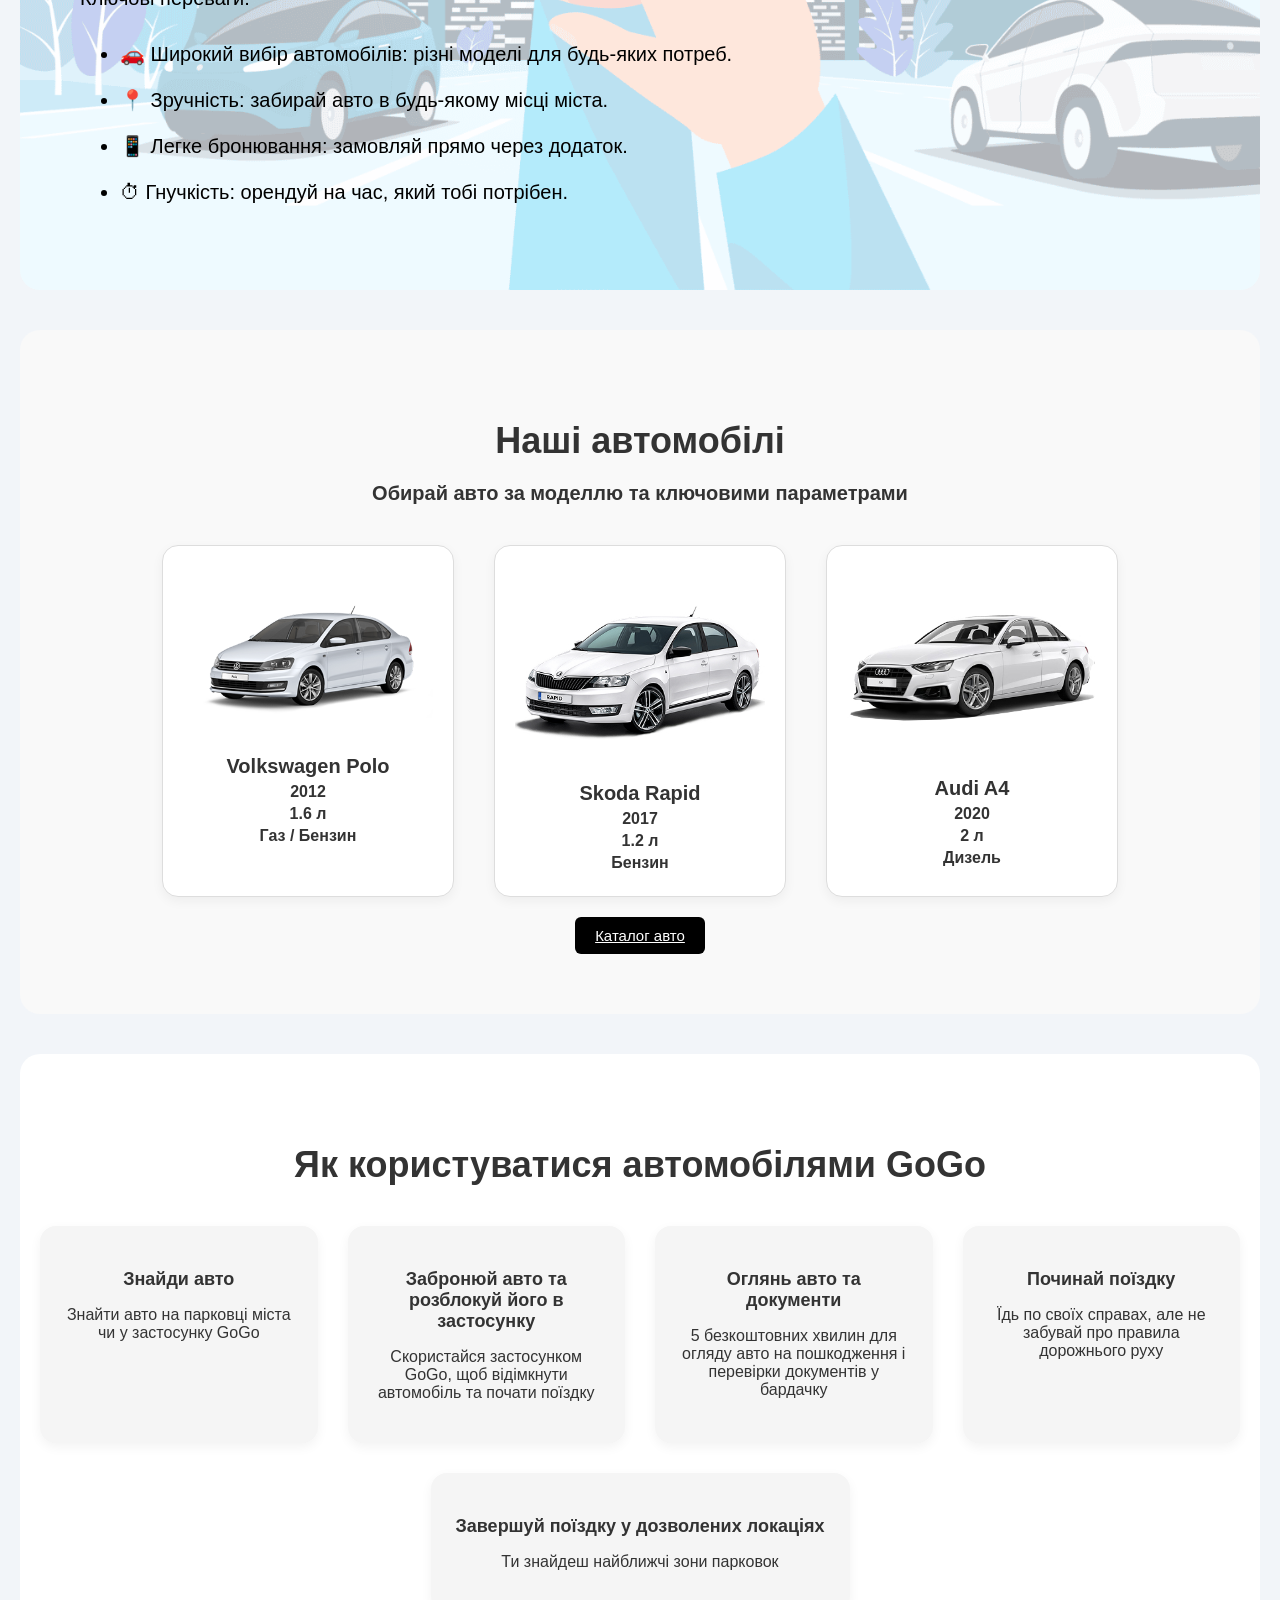
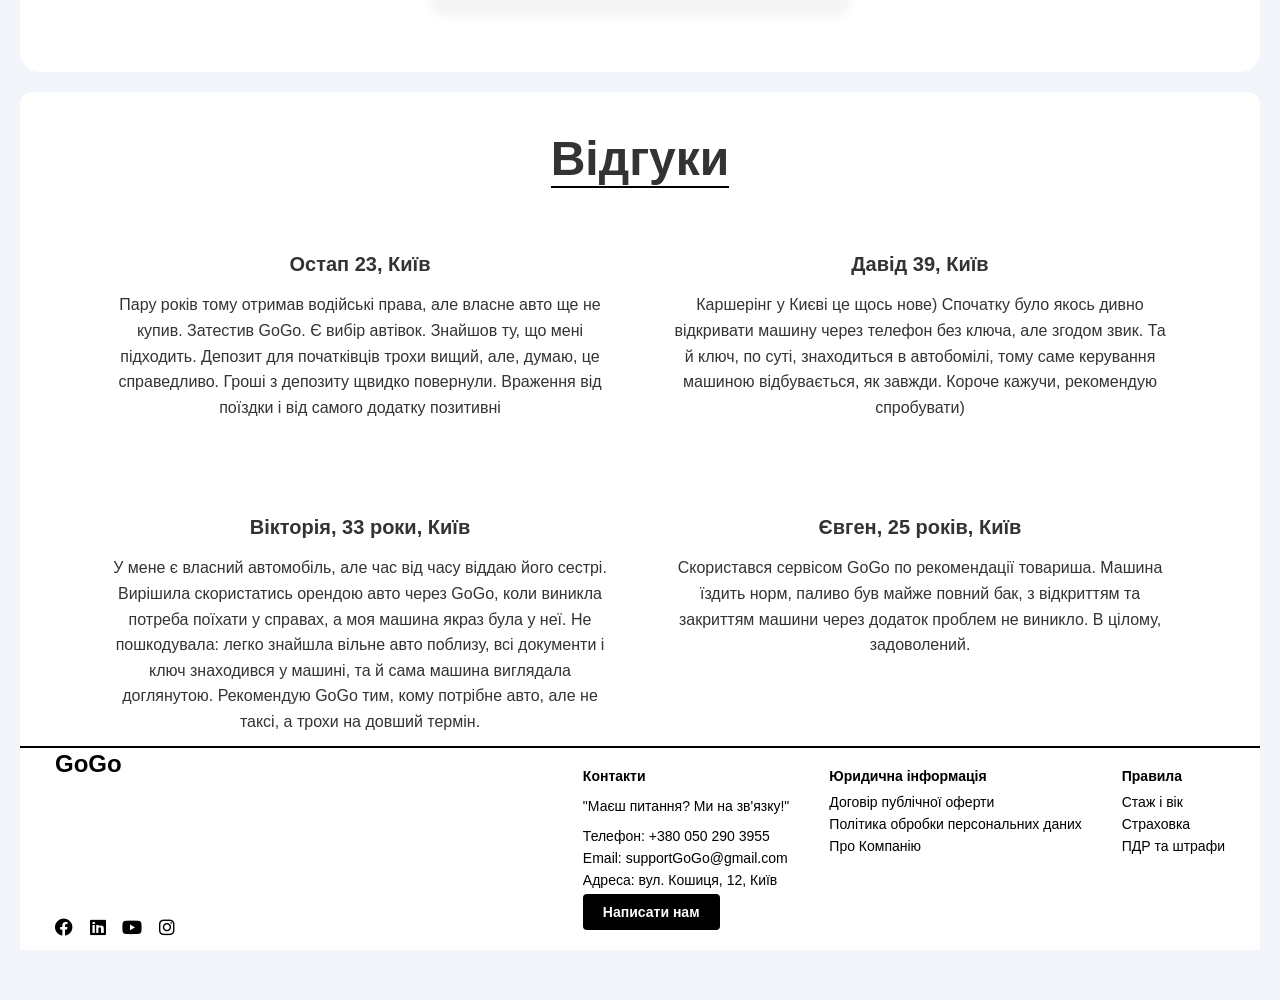
==== commit 35e386ce: "add burger menu to catalog page" ====
--- a/index.html
+++ b/index.html
@@ -178,36 +178,43 @@
                       <a href="https://www.instagram.com/" target="_blank"><i class="fa-brands fa-instagram"></i></a>
                   </div>
                   </div>
-                  <div class="footer-column" id="contacts">
-                    <h4>Контакти</h4>
-                    <p>"Маєш питання? Ми на зв'язку!"</p>
-                    <ul>
-                      <li>Телефон: +380 050 290 3955</li>
-                      <li>Email: supportGoGo@gmail.com</li>
-                      <li>Адреса: вул. Кошиця, 12, Київ</li>
-                    </ul>
-                    <a href="https://workspace.google.com/intl/uk/gmail/" class="contact-button" target="_blank">Написати нам </a>
-                  </div>
-                  <div class="footer-column" id="about">
-                    <h4>Юридична інформація</h4>
-                    <ul>
-                      <li><a href="Footer/public.html">Договір публічної оферти</a></li>
-                      <li><a href="Footer/ policy.html">Політика обробки персональних даних</a></li>
-                      <li><a href="Footer/about-company.html">Про Компанію</a></li>
-                    </ul>
-                  </div>
-                  <div class="footer-column">
-                    <h4>Правила</h4>
-                    <ul>
-                      <li><a href="Footer/age.html">Стаж і вік</a></li>
-                      <li><a href="Footer/ insurance.html">Страховка</a></li>
-                      <li><a href="Footer/fines.html">ПДР та штрафи</a></li>
-                    </ul>
+
+                  <div class="contact1">
+                    <div class="footer-column" id="contacts">
+                      <h4>Контакти</h4>
+                      <p>"Маєш питання? Ми на зв'язку!"</p>
+                      <ul>
+                        <li>Телефон: +380 050 290 3955</li>
+                        <li>Email: supportGoGo@gmail.com</li>
+                        <li>Адреса: вул. Кошиця, 12, Київ</li>
+                      </ul>
+                      <a href="https://workspace.google.com/intl/uk/gmail/" class="contact-button" target="_blank">Написати нам </a>
+                    </div>
+                  </div>
+                  
+                  <div class="information">
+                    <div class="footer-column"  id="about">
+                      <h4>Юридична інформація</h4>
+                      <ul>
+                        <li><a href="Footer/public.html">Договір публічної оферти</a></li>
+                        <li><a href="Footer/ policy.html">Політика обробки персональних даних</a></li>
+                        <li><a href="Footer/about-company.html">Про Компанію</a></li>
+                      </ul>
+                    </div>
+                  </div>
+
+                  <div class="rules">
+                    <div class="footer-column">
+                      <h4>Правила</h4>
+                      <ul>
+                        <li><a href="Footer/age.html">Стаж і вік</a></li>
+                        <li><a href="Footer/ insurance.html">Страховка</a></li>
+                        <li><a href="Footer/fines.html">ПДР та штрафи</a></li>
+                      </ul>
+                    </div>
                   </div>
                 </div>
-              </div>
-              
-
+              </div>           
               </footer>
 </body>
 <script>
--- a/style.css
+++ b/style.css
@@ -468,7 +468,7 @@
   }
 
   .cta-button {
-    width: 100%;
+    width: 75%;
     text-align: center;
   }
 
@@ -557,4 +557,16 @@
     width: 100%;
     text-align: center;
   }
+
+  .contact1 {
+    margin-top: -100px;
+  }
+
+  .information {
+    margin-top: -40px;
+  }
+
+  .rules {
+    margin-top: -40px;
+  }
 }
